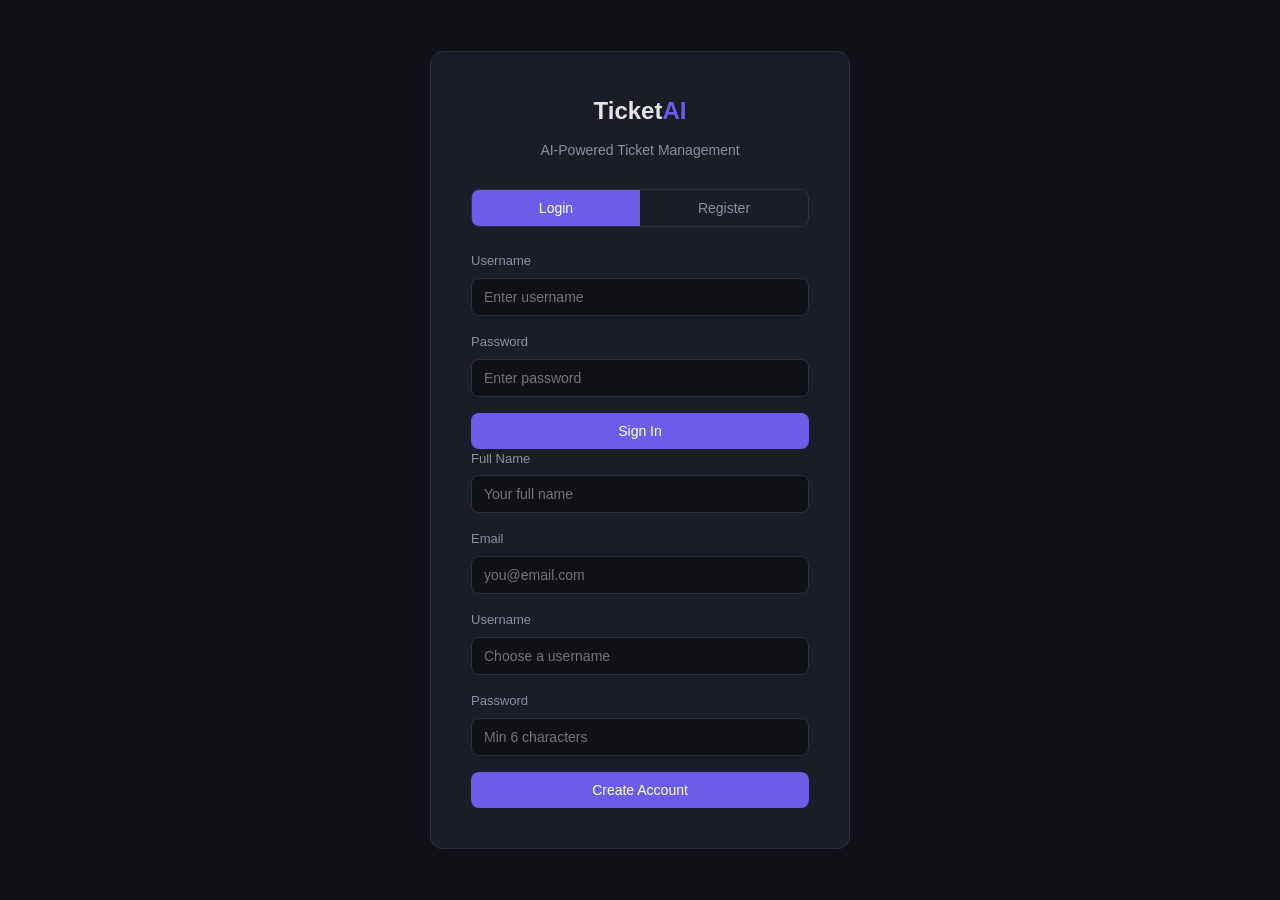
==== static/index.html @ fbd95699 "first commit" ====
<!DOCTYPE html>
<html lang="en">
<head>
    <meta charset="UTF-8">
    <meta name="viewport" content="width=device-width, initial-scale=1.0">
    <title>Ticket System - Login</title>
    <link rel="stylesheet" href="/static/style.css">
</head>
<body>
    <div class="auth-wrapper">
        <div class="auth-card">
            <h1>Ticket<span style="color:var(--primary)">AI</span></h1>
            <p class="subtitle">AI-Powered Ticket Management</p>

            <div class="auth-tabs">
                <button class="active" onclick="showTab('login', this)">Login</button>
                <button onclick="showTab('register', this)">Register</button>
            </div>

            <form id="loginForm" onsubmit="handleLogin(event)">
                <div class="form-group">
                    <label>Username</label>
                    <input type="text" id="loginUser" required placeholder="Enter username">
                </div>
                <div class="form-group">
                    <label>Password</label>
                    <input type="password" id="loginPass" required placeholder="Enter password">
                </div>
                <button type="submit" class="btn btn-primary btn-full">Sign In</button>
            </form>

            <form id="registerForm" class="hidden" onsubmit="handleRegister(event)">
                <div class="form-group">
                    <label>Full Name</label>
                    <input type="text" id="regName" required placeholder="Your full name">
                </div>
                <div class="form-group">
                    <label>Email</label>
                    <input type="email" id="regEmail" required placeholder="you@email.com">
                </div>
                <div class="form-group">
                    <label>Username</label>
                    <input type="text" id="regUser" required placeholder="Choose a username">
                </div>
                <div class="form-group">
                    <label>Password</label>
                    <input type="password" id="regPass" required minlength="6" placeholder="Min 6 characters">
                </div>
                <button type="submit" class="btn btn-primary btn-full">Create Account</button>
            </form>

            <div id="authError" style="color:var(--danger);font-size:13px;text-align:center;margin-top:12px;display:none"></div>
        </div>
    </div>

    <script src="/static/app.js"></script>
    <script>
        if (getToken()) window.location.href = "/static/dashboard.html";

        function showTab(tab, btn) {
            document.querySelectorAll(".auth-tabs button").forEach(b => b.classList.remove("active"));
            btn.classList.add("active");
            document.getElementById("loginForm").classList.toggle("hidden", tab !== "login");
            document.getElementById("registerForm").classList.toggle("hidden", tab !== "register");
            document.getElementById("authError").style.display = "none";
        }

        function showErr(msg) {
            const el = document.getElementById("authError");
            el.textContent = msg;
            el.style.display = "block";
        }

        async function handleLogin(e) {
            e.preventDefault();
            try {
                const data = await api("/auth/login", {
                    method: "POST",
                    headers: {},
                    body: JSON.stringify({
                        username: document.getElementById("loginUser").value,
                        password: document.getElementById("loginPass").value,
                    }),
                });
                setAuth(data);
                const user = await api("/auth/me");
                localStorage.setItem("user", JSON.stringify(user));
                window.location.href = "/static/dashboard.html";
            } catch (err) {
                showErr(err.message);
            }
        }

        async function handleRegister(e) {
            e.preventDefault();
            try {
                await api("/auth/register", {
                    method: "POST",
                    headers: {},
                    body: JSON.stringify({
                        full_name: document.getElementById("regName").value,
                        email: document.getElementById("regEmail").value,
                        username: document.getElementById("regUser").value,
                        password: document.getElementById("regPass").value,
                        role: "customer",
                    }),
                });
                showToast("Account created! Please login.");
                document.querySelector(".auth-tabs button").click();
            } catch (err) {
                showErr(err.message);
            }
        }
    </script>
</body>
</html>
---- static/style.css ----
*, *::before, *::after { box-sizing: border-box; margin: 0; padding: 0; }

:root {
    --bg: #0f1117;
    --surface: #1a1d27;
    --surface-hover: #222633;
    --border: #2a2e3d;
    --text: #e4e4e7;
    --text-dim: #8b8fa3;
    --primary: #6c5ce7;
    --primary-hover: #7f71eb;
    --success: #00b894;
    --warning: #fdcb6e;
    --danger: #e74c3c;
    --info: #74b9ff;
    --radius: 8px;
}

body {
    font-family: -apple-system, BlinkMacSystemFont, 'Segoe UI', Roboto, sans-serif;
    background: var(--bg);
    color: var(--text);
    line-height: 1.6;
    min-height: 100vh;
}

a { color: var(--primary); text-decoration: none; }
a:hover { color: var(--primary-hover); }

/* ── Layout ─────────────────────────────── */

.navbar {
    background: var(--surface);
    border-bottom: 1px solid var(--border);
    padding: 0 24px;
    display: flex;
    align-items: center;
    justify-content: space-between;
    height: 56px;
    position: sticky;
    top: 0;
    z-index: 100;
}

.navbar .brand {
    font-size: 16px;
    font-weight: 700;
    color: var(--text);
    display: flex;
    align-items: center;
    gap: 8px;
}

.navbar .brand span { color: var(--primary); }

.nav-links {
    display: flex;
    align-items: center;
    gap: 4px;
    list-style: none;
}

.nav-links a {
    padding: 8px 14px;
    border-radius: var(--radius);
    color: var(--text-dim);
    font-size: 14px;
    transition: all 0.15s;
}

.nav-links a:hover, .nav-links a.active {
    background: var(--surface-hover);
    color: var(--text);
}

.user-badge {
    background: var(--surface-hover);
    padding: 6px 12px;
    border-radius: var(--radius);
    font-size: 13px;
    color: var(--text-dim);
    display: flex;
    align-items: center;
    gap: 8px;
}

.user-badge .role {
    background: var(--primary);
    color: #fff;
    padding: 2px 8px;
    border-radius: 4px;
    font-size: 11px;
    font-weight: 600;
    text-transform: uppercase;
}

.container {
    max-width: 1200px;
    margin: 0 auto;
    padding: 24px;
}

/* ── Auth page ──────────────────────────── */

.auth-wrapper {
    display: flex;
    align-items: center;
    justify-content: center;
    min-height: 100vh;
    padding: 24px;
}

.auth-card {
    background: var(--surface);
    border: 1px solid var(--border);
    border-radius: 12px;
    padding: 40px;
    width: 100%;
    max-width: 420px;
}

.auth-card h1 {
    font-size: 24px;
    margin-bottom: 8px;
    text-align: center;
}

.auth-card .subtitle {
    color: var(--text-dim);
    text-align: center;
    margin-bottom: 28px;
    font-size: 14px;
}

.auth-tabs {
    display: flex;
    gap: 0;
    margin-bottom: 24px;
    border: 1px solid var(--border);
    border-radius: var(--radius);
    overflow: hidden;
}

.auth-tabs button {
    flex: 1;
    padding: 10px;
    border: none;
    background: transparent;
    color: var(--text-dim);
    font-size: 14px;
    font-weight: 500;
    cursor: pointer;
    transition: all 0.15s;
}

.auth-tabs button.active {
    background: var(--primary);
    color: #fff;
}

/* ── Forms ──────────────────────────────── */

.form-group {
    margin-bottom: 16px;
}

.form-group label {
    display: block;
    font-size: 13px;
    font-weight: 500;
    color: var(--text-dim);
    margin-bottom: 6px;
}

.form-group input,
.form-group select,
.form-group textarea {
    width: 100%;
    padding: 10px 12px;
    background: var(--bg);
    border: 1px solid var(--border);
    border-radius: var(--radius);
    color: var(--text);
    font-size: 14px;
    transition: border-color 0.15s;
}

.form-group input:focus,
.form-group select:focus,
.form-group textarea:focus {
    outline: none;
    border-color: var(--primary);
}

.form-group textarea {
    resize: vertical;
    min-height: 80px;
}

.btn {
    display: inline-flex;
    align-items: center;
    justify-content: center;
    gap: 6px;
    padding: 10px 20px;
    border: none;
    border-radius: var(--radius);
    font-size: 14px;
    font-weight: 500;
    cursor: pointer;
    transition: all 0.15s;
}

.btn-primary { background: var(--primary); color: #fff; }
.btn-primary:hover { background: var(--primary-hover); }
.btn-success { background: var(--success); color: #fff; }
.btn-danger { background: var(--danger); color: #fff; }
.btn-ghost {
    background: transparent;
    color: var(--text-dim);
    border: 1px solid var(--border);
}
.btn-ghost:hover { background: var(--surface-hover); color: var(--text); }
.btn-sm { padding: 6px 12px; font-size: 13px; }

.btn-full { width: 100%; }

/* ── Cards & Stats ──────────────────────── */

.page-header {
    display: flex;
    align-items: center;
    justify-content: space-between;
    margin-bottom: 24px;
}

.page-header h2 { font-size: 22px; }

.stats-grid {
    display: grid;
    grid-template-columns: repeat(auto-fit, minmax(180px, 1fr));
    gap: 16px;
    margin-bottom: 32px;
}

.stat-card {
    background: var(--surface);
    border: 1px solid var(--border);
    border-radius: var(--radius);
    padding: 20px;
}

.stat-card .label {
    font-size: 12px;
    color: var(--text-dim);
    text-transform: uppercase;
    letter-spacing: 0.5px;
    margin-bottom: 4px;
}

.stat-card .value {
    font-size: 28px;
    font-weight: 700;
}

/* ── Table ──────────────────────────────── */

.table-wrapper {
    background: var(--surface);
    border: 1px solid var(--border);
    border-radius: var(--radius);
    overflow: hidden;
}

table {
    width: 100%;
    border-collapse: collapse;
}

th, td {
    padding: 12px 16px;
    text-align: left;
    font-size: 14px;
}

th {
    background: var(--surface-hover);
    font-weight: 600;
    font-size: 12px;
    text-transform: uppercase;
    letter-spacing: 0.5px;
    color: var(--text-dim);
}

tr { border-bottom: 1px solid var(--border); }
tr:last-child { border-bottom: none; }
tr:hover { background: var(--surface-hover); }

/* ── Badges ─────────────────────────────── */

.badge {
    display: inline-block;
    padding: 3px 10px;
    border-radius: 12px;
    font-size: 12px;
    font-weight: 600;
}

.badge-open { background: rgba(116,185,255,0.15); color: var(--info); }
.badge-in_progress { background: rgba(253,203,110,0.15); color: var(--warning); }
.badge-resolved { background: rgba(0,184,148,0.15); color: var(--success); }
.badge-closed { background: rgba(139,143,163,0.15); color: var(--text-dim); }
.badge-critical { background: rgba(231,76,60,0.2); color: var(--danger); }
.badge-high { background: rgba(253,203,110,0.15); color: var(--warning); }
.badge-medium { background: rgba(116,185,255,0.15); color: var(--info); }
.badge-low { background: rgba(139,143,163,0.15); color: var(--text-dim); }

.badge-ai {
    background: rgba(108,92,231,0.15);
    color: var(--primary);
    font-size: 11px;
}

/* ── Ticket detail ──────────────────────── */

.ticket-detail {
    display: grid;
    grid-template-columns: 1fr 320px;
    gap: 24px;
}

.ticket-main, .ticket-sidebar {
    background: var(--surface);
    border: 1px solid var(--border);
    border-radius: var(--radius);
    padding: 24px;
}

.ticket-main h2 { margin-bottom: 8px; }
.ticket-main .description { color: var(--text-dim); margin-top: 16px; line-height: 1.7; }

.meta-row {
    display: flex;
    justify-content: space-between;
    padding: 10px 0;
    border-bottom: 1px solid var(--border);
    font-size: 14px;
}

.meta-row:last-child { border-bottom: none; }
.meta-label { color: var(--text-dim); }

.ai-box {
    background: rgba(108,92,231,0.08);
    border: 1px solid rgba(108,92,231,0.2);
    border-radius: var(--radius);
    padding: 16px;
    margin-top: 16px;
}

.ai-box h4 { color: var(--primary); font-size: 13px; margin-bottom: 8px; }
.ai-box p { font-size: 13px; color: var(--text-dim); line-height: 1.5; }

/* ── Comments ───────────────────────────── */

.comments-section {
    margin-top: 32px;
}

.comment {
    background: var(--surface);
    border: 1px solid var(--border);
    border-radius: var(--radius);
    padding: 16px;
    margin-bottom: 12px;
}

.comment-header {
    display: flex;
    align-items: center;
    gap: 8px;
    margin-bottom: 8px;
    font-size: 13px;
}

.comment-author { font-weight: 600; }
.comment-time { color: var(--text-dim); }
.comment-internal { background: rgba(253,203,110,0.1); border-color: rgba(253,203,110,0.3); }
.comment-internal .comment-header { color: var(--warning); }
.comment-body { font-size: 14px; color: var(--text-dim); }

.comment-form {
    display: flex;
    flex-direction: column;
    gap: 10px;
    margin-top: 16px;
}

.comment-form textarea { min-height: 60px; }
.comment-form-actions {
    display: flex;
    align-items: center;
    gap: 12px;
}

.comment-form-actions label {
    font-size: 13px;
    color: var(--text-dim);
    display: flex;
    align-items: center;
    gap: 6px;
}

/* ── Modal ──────────────────────────────── */

.modal-overlay {
    position: fixed;
    inset: 0;
    background: rgba(0,0,0,0.6);
    display: flex;
    align-items: center;
    justify-content: center;
    z-index: 200;
}

.modal-overlay.hidden { display: none; }

.modal {
    background: var(--surface);
    border: 1px solid var(--border);
    border-radius: 12px;
    padding: 28px;
    width: 100%;
    max-width: 500px;
}

.modal h3 { margin-bottom: 20px; }

/* ── Filters ────────────────────────────── */

.filters {
    display: flex;
    gap: 12px;
    margin-bottom: 20px;
    flex-wrap: wrap;
    align-items: center;
}

.filters select, .filters input {
    padding: 8px 12px;
    background: var(--surface);
    border: 1px solid var(--border);
    border-radius: var(--radius);
    color: var(--text);
    font-size: 13px;
}

/* ── Toast ──────────────────────────────── */

.toast {
    position: fixed;
    bottom: 24px;
    right: 24px;
    padding: 12px 20px;
    border-radius: var(--radius);
    font-size: 14px;
    z-index: 300;
    animation: slideIn 0.3s ease;
}

.toast-success { background: var(--success); color: #fff; }
.toast-error { background: var(--danger); color: #fff; }

@keyframes slideIn {
    from { transform: translateY(20px); opacity: 0; }
    to { transform: translateY(0); opacity: 1; }
}

/* ── Responsive ─────────────────────────── */

@media (max-width: 768px) {
    .ticket-detail { grid-template-columns: 1fr; }
    .stats-grid { grid-template-columns: repeat(2, 1fr); }
    .container { padding: 16px; }
    .page-header { flex-direction: column; align-items: flex-start; gap: 12px; }
    .table-wrapper { overflow-x: auto; }
    .filters { flex-direction: column; }
}
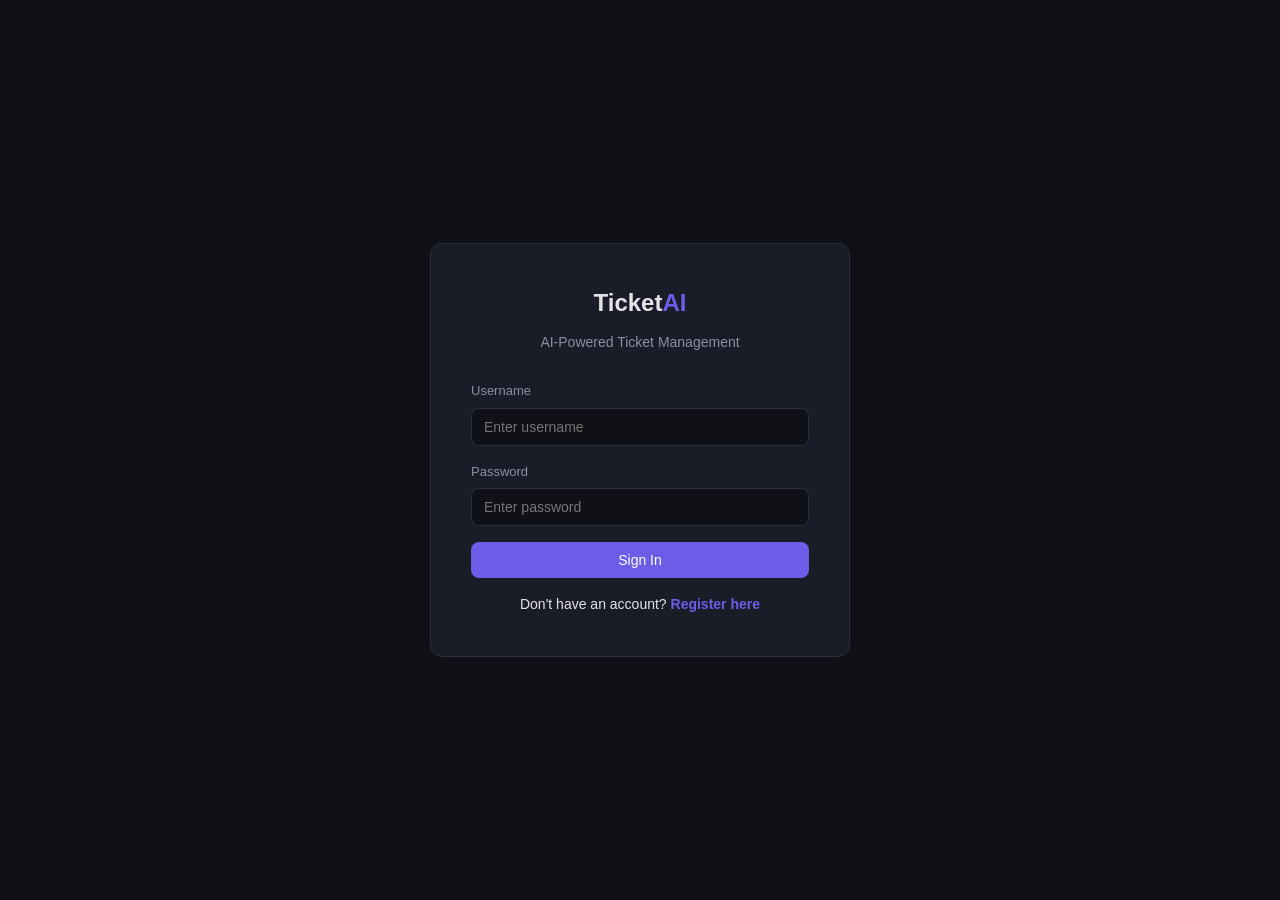
==== commit 6be5e134: "Split login and registration into 2 independent pages" ====
--- a/static/index.html
+++ b/static/index.html
@@ -12,11 +12,6 @@
             <h1>Ticket<span style="color:var(--primary)">AI</span></h1>
             <p class="subtitle">AI-Powered Ticket Management</p>
 
-            <div class="auth-tabs">
-                <button class="active" onclick="showTab('login', this)">Login</button>
-                <button onclick="showTab('register', this)">Register</button>
-            </div>
-
             <form id="loginForm" onsubmit="handleLogin(event)">
                 <div class="form-group">
                     <label>Username</label>
@@ -28,26 +23,10 @@
                 </div>
                 <button type="submit" class="btn btn-primary btn-full">Sign In</button>
             </form>
-
-            <form id="registerForm" class="hidden" onsubmit="handleRegister(event)">
-                <div class="form-group">
-                    <label>Full Name</label>
-                    <input type="text" id="regName" required placeholder="Your full name">
-                </div>
-                <div class="form-group">
-                    <label>Email</label>
-                    <input type="email" id="regEmail" required placeholder="you@email.com">
-                </div>
-                <div class="form-group">
-                    <label>Username</label>
-                    <input type="text" id="regUser" required placeholder="Choose a username">
-                </div>
-                <div class="form-group">
-                    <label>Password</label>
-                    <input type="password" id="regPass" required minlength="6" placeholder="Min 6 characters">
-                </div>
-                <button type="submit" class="btn btn-primary btn-full">Create Account</button>
-            </form>
+            
+            <p style="text-align:center; margin-top:15px; font-size:14px; color:var(--text-light)">
+                Don't have an account? <a href="/static/register.html" style="color:var(--primary); text-decoration:none; font-weight:bold;">Register here</a>
+            </p>
 
             <div id="authError" style="color:var(--danger);font-size:13px;text-align:center;margin-top:12px;display:none"></div>
         </div>
@@ -56,14 +35,6 @@
     <script src="/static/app.js"></script>
     <script>
         if (getToken()) window.location.href = "/static/dashboard.html";
-
-        function showTab(tab, btn) {
-            document.querySelectorAll(".auth-tabs button").forEach(b => b.classList.remove("active"));
-            btn.classList.add("active");
-            document.getElementById("loginForm").classList.toggle("hidden", tab !== "login");
-            document.getElementById("registerForm").classList.toggle("hidden", tab !== "register");
-            document.getElementById("authError").style.display = "none";
-        }
 
         function showErr(msg) {
             const el = document.getElementById("authError");
@@ -90,27 +61,6 @@
                 showErr(err.message);
             }
         }
-
-        async function handleRegister(e) {
-            e.preventDefault();
-            try {
-                await api("/auth/register", {
-                    method: "POST",
-                    headers: {},
-                    body: JSON.stringify({
-                        full_name: document.getElementById("regName").value,
-                        email: document.getElementById("regEmail").value,
-                        username: document.getElementById("regUser").value,
-                        password: document.getElementById("regPass").value,
-                        role: "customer",
-                    }),
-                });
-                showToast("Account created! Please login.");
-                document.querySelector(".auth-tabs button").click();
-            } catch (err) {
-                showErr(err.message);
-            }
-        }
     </script>
 </body>
 </html>
